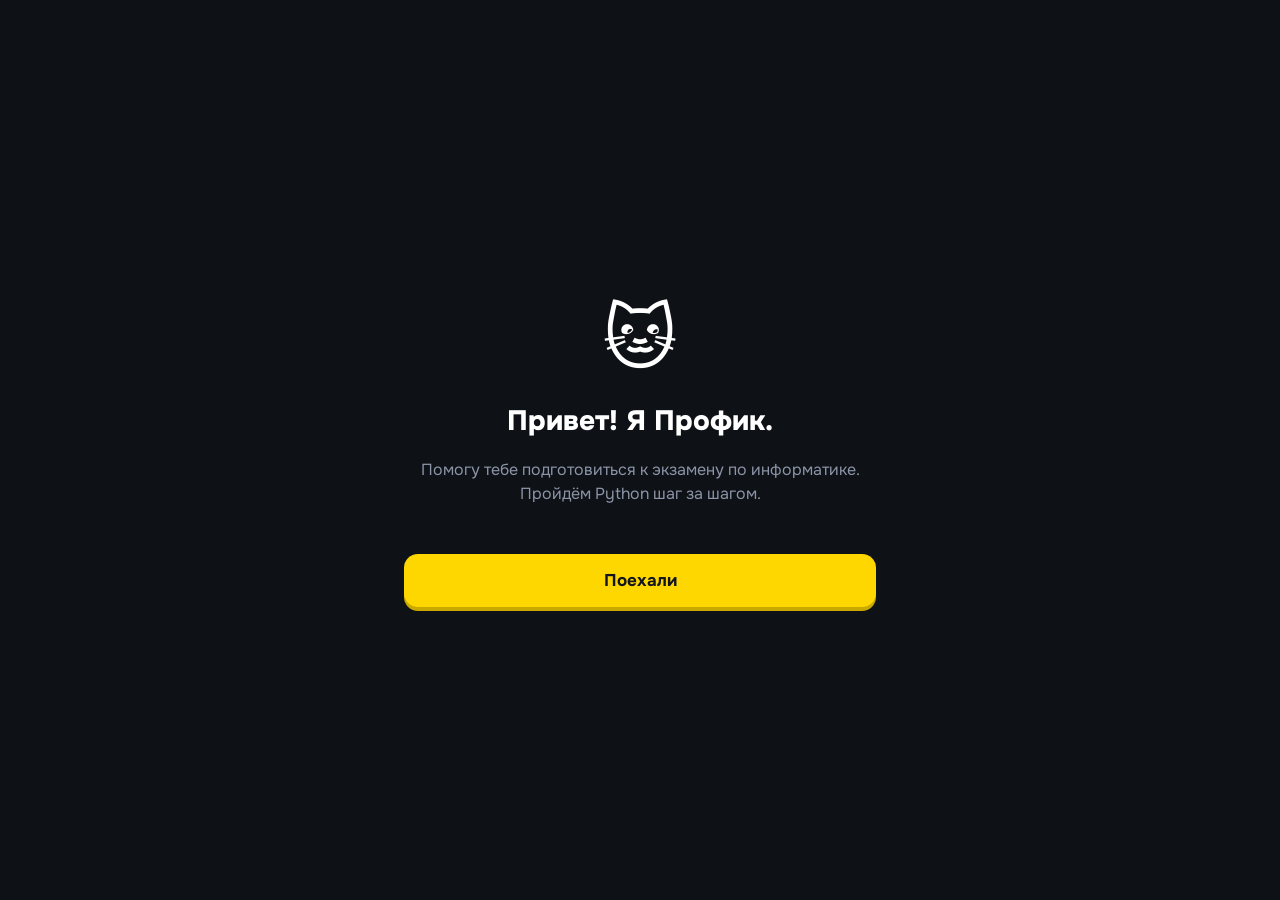
==== frontend/python/index.html @ 6d15b864 "Стратегический слой: готовность управляет маршрутом, проактивный наставник, канал-продолжение, экспе" ====
<!doctype html>
<html lang="ru">
<head>
<meta charset="utf-8">
<meta name="viewport" content="width=device-width, initial-scale=1, viewport-fit=cover">
<title>Подготовка к ЕГЭ по информатике · Профик Арена</title>
<script src="https://telegram.org/js/telegram-web-app.js"></script>
<link rel="preconnect" href="https://fonts.googleapis.com">
<link href="https://fonts.googleapis.com/css2?family=Onest:wght@400;500;600;700;800&family=JetBrains+Mono:wght@400;500;700&display=swap" rel="stylesheet">
<link rel="stylesheet" href="style.css">
</head>
<body>
<div id="app">

  <!-- ══ ОНБОРДИНГ ══ -->
  <section id="s-onboard" class="screen">
    <div class="onboard-wrap" id="onboard-wrap"></div>
  </section>

  <!-- ══ ДЕРЕВО ТЕМ ══ -->
  <section id="s-tree" class="screen hidden">
    <header class="tree-header">
      <button id="tree-back" class="icon-btn">←</button>
      <div class="tree-stats">
        <span class="stat-streak" id="stat-streak">🔥 0</span>
        <span class="stat-xp" id="stat-xp">⭐ 0</span>
      </div>
    </header>
    <div id="tree-scroll" class="tree-scroll">
      <div id="hero-card" class="hero-card"></div>
      <div id="profik-banner" class="profik-banner hidden"></div>
      <div class="secondary-label" id="secondary-label">Дополнительно</div>
      <div id="plan-card" class="plan-card"></div>
      <div id="progress-card" class="progress-card hidden"></div>
      <div id="readiness-card" class="readiness-card hidden"></div>
      <div id="weekly-card" class="weekly-card hidden"></div>
      <div id="daily-card" class="daily-card hidden"></div>
      <div id="projects-card" class="projects-card"></div>
      <div id="videos-card" class="videos-card"></div>
      <div class="secondary-label">Программа подготовки</div>
      <div id="tree-units"></div>
    </div>
  </section>

  <!-- ══ ПЛЕЕР УРОКА ══ -->
  <section id="s-lesson" class="screen hidden">
    <header class="lesson-header">
      <button id="lesson-quit" class="icon-btn">✕</button>
      <div class="progress-track"><div id="progress-fill" class="progress-fill"></div></div>
      <div class="hearts" id="hearts"></div>
    </header>

    <div class="lesson-body" id="lesson-body"></div>

    <div class="lesson-footer" id="lesson-footer">
      <button id="check-btn" class="check-btn" disabled>Проверить</button>
    </div>

    <div id="feedback" class="feedback hidden">
      <div class="feedback-head" id="feedback-head"></div>
      <div class="feedback-explain" id="feedback-explain"></div>
      <button id="continue-btn" class="continue-btn">Продолжить</button>
    </div>
  </section>

  <!-- ══ ТЕОРИЯ ══ -->
  <section id="s-theory" class="screen hidden">
    <header class="theory-header">
      <button id="theory-back" class="icon-btn">←</button>
      <div class="theory-htitle" id="theory-htitle">Теория</div>
      <span style="width:40px"></span>
    </header>
    <div class="theory-scroll" id="theory-scroll"></div>
    <div class="theory-footer">
      <button id="theory-start" class="check-btn">Перейти к заданиям →</button>
    </div>
  </section>

  <!-- ══ ПРОЕКТЫ ══ -->
  <section id="s-projects" class="screen hidden">
    <header class="theory-header">
      <button id="projects-back" class="icon-btn">←</button>
      <div class="theory-htitle">🛠 Мини-проекты</div>
      <span style="width:40px"></span>
    </header>
    <div class="projects-scroll" id="projects-scroll"></div>
  </section>

  <!-- ══ ФИНАЛ ПРОЕКТА ══ -->
  <section id="s-project-done" class="screen hidden">
    <div class="projdone-wrap" id="projdone-wrap"></div>
  </section>

  <!-- ══ ВИДЕО-МАРАФОН ══ -->
  <section id="s-videos" class="screen hidden">
    <header class="theory-header">
      <button id="videos-back" class="icon-btn">←</button>
      <div class="theory-htitle">🎬 Марафон Py.Go</div>
      <span style="width:40px"></span>
    </header>
    <div class="videos-player hidden" id="videos-player"></div>
    <div class="videos-scroll" id="videos-scroll"></div>
  </section>

  <!-- ══ РЕЗУЛЬТАТ ══ -->
  <section id="s-result" class="screen hidden">
    <div class="result-wrap" id="result-wrap"></div>
  </section>

</div>
<script type="module" src="src/main.js"></script>
</body>
</html>
---- frontend/python/style.css ----
/* Python-курс · Профик Арена */

:root {
  --bg: #0e1116;
  --surface: #1a1f2b;
  --surface-2: #232a38;
  --primary: #ffd700;
  --text: #ffffff;
  --muted: #8b95a7;
  --success: #58cc02;
  --success-dark: #4aa802;
  --error: #ff4b4b;
  --error-dark: #d63b3b;
  --code-bg: #12151c;
  --code-kw: #c586c0;
  --code-str: #ce9178;
  --code-num: #b5cea8;
  --code-fn: #dcdcaa;
  --oge: #4ade80;
  --ege: #f59e0b;
}

* { box-sizing: border-box; }
html, body {
  margin: 0; padding: 0; height: 100%;
  background: var(--bg); color: var(--text);
  font-family: 'Onest', system-ui, sans-serif;
  -webkit-tap-highlight-color: transparent;
  overscroll-behavior: none;
}
#app { min-height: 100vh; min-height: 100dvh; display: flex; flex-direction: column; max-width: 520px; margin: 0 auto; }
.screen { flex: 1; display: flex; flex-direction: column; min-height: 0; }
.screen.hidden { display: none; }
.hidden { display: none !important; }

.icon-btn {
  background: transparent; color: var(--text); border: none;
  font-size: 22px; width: 40px; height: 40px; border-radius: 8px; cursor: pointer; flex-shrink: 0;
}
.icon-btn:active { background: rgba(255,255,255,0.08); }

/* ── code block ── */
.code {
  background: var(--code-bg); color: #d4d4d4;
  font-family: 'JetBrains Mono', monospace; font-size: 15px; line-height: 1.5;
  padding: 14px 16px; border-radius: 12px; border: 1px solid rgba(255,255,255,0.08);
  white-space: pre; overflow-x: auto; margin: 12px 0;
}
.code .kw { color: var(--code-kw); }
.code .str { color: var(--code-str); }
.code .num { color: var(--code-num); }
.code .fn { color: var(--code-fn); }
.code .cm { color: #6a9955; }

/* ══ ОНБОРДИНГ ══ */
.onboard-wrap { flex: 1; display: flex; flex-direction: column; justify-content: center; padding: 32px 24px; gap: 20px; }
.onboard-cat { text-align: center; font-size: 72px; }
.onboard-title { font-size: 28px; font-weight: 800; text-align: center; line-height: 1.2; }
.onboard-sub { font-size: 16px; color: var(--muted); text-align: center; line-height: 1.5; }
.onboard-options { display: flex; flex-direction: column; gap: 12px; margin-top: 8px; }
.opt-btn {
  background: var(--surface); border: 2px solid transparent; color: var(--text);
  padding: 16px 18px; border-radius: 14px; font-size: 16px; font-weight: 600;
  text-align: left; cursor: pointer; transition: transform 80ms, border-color 120ms;
  font-family: inherit;
}
.opt-btn:active { transform: scale(0.98); }
.opt-btn.selected { border-color: var(--primary); background: var(--surface-2); }
.opt-btn .opt-desc { display: block; font-size: 13px; color: var(--muted); font-weight: 400; margin-top: 3px; }
.onboard-cta {
  width: 100%; padding: 16px; font-family: inherit; font-size: 17px; font-weight: 700;
  color: #12151c; background: var(--primary); border: none; border-radius: 14px; cursor: pointer;
  box-shadow: 0 4px 0 #c9a800; transition: transform 80ms;
}
.onboard-cta:active { transform: translateY(2px); box-shadow: 0 2px 0 #c9a800; }
.onboard-cta:disabled { opacity: 0.4; box-shadow: none; cursor: default; }
.onboard-progress { display: flex; gap: 6px; justify-content: center; margin-bottom: 4px; }
.onboard-dot { width: 8px; height: 8px; border-radius: 50%; background: var(--surface-2); }
.onboard-dot.active { background: var(--primary); }

/* ══ ДЕРЕВО ТЕМ ══ */
.tree-header {
  display: flex; align-items: center; justify-content: space-between;
  padding: 12px 16px; border-bottom: 1px solid rgba(255,255,255,0.06);
  position: sticky; top: 0; background: var(--bg); z-index: 5;
}
.tree-stats { display: flex; gap: 14px; font-size: 16px; font-weight: 700; }
.stat-streak { color: #ff9425; }
.stat-xp { color: var(--primary); }
.tree-scroll { flex: 1; overflow-y: auto; padding: 12px 16px 60px; }

.daily-card {
  margin: 8px 0 16px; padding: 16px; border-radius: 16px;
  background: linear-gradient(135deg, #ff9425, #ff6b00); color: #fff; cursor: pointer;
  display: flex; align-items: center; gap: 14px; box-shadow: 0 4px 16px rgba(255,107,0,0.3);
}
.daily-card:active { transform: scale(0.99); }
.daily-card .daily-icon { font-size: 32px; }
.daily-card .daily-title { font-weight: 700; font-size: 16px; }
.daily-card .daily-sub { font-size: 13px; opacity: 0.9; margin-top: 2px; }

/* ── ГЛАВНЫЙ HERO: цель + одна кнопка ── */
.hero-card {
  margin: 10px 0 16px; padding: 20px 18px; border-radius: 20px;
  background: linear-gradient(135deg, #1c2333, #2a3244);
  border: 1px solid rgba(255,215,0,0.2);
}
.hero-top { display: flex; align-items: center; gap: 16px; margin-bottom: 16px; }
.hero-ring {
  width: 88px; height: 88px; border-radius: 50%; flex-shrink: 0;
  display: flex; align-items: center; justify-content: center;
}
.hero-ring-in {
  width: 72px; height: 72px; border-radius: 50%; background: #1c2333;
  display: flex; flex-direction: column; align-items: center; justify-content: center;
}
.hero-pct { font-size: 22px; font-weight: 800; line-height: 1; }
.hero-ring-lbl { font-size: 11px; color: var(--muted); margin-top: 2px; }
.hero-goal { flex: 1; min-width: 0; }
.hero-title { font-size: 15px; font-weight: 700; color: var(--muted); }
.hero-countdown { font-size: 19px; font-weight: 800; margin-top: 4px; line-height: 1.2; }
.hero-countdown b { color: var(--primary); }
.hero-next { font-size: 13px; color: var(--muted); margin-top: 6px; }
.hero-continue {
  width: 100%; padding: 17px; font-family: inherit; font-size: 18px; font-weight: 800;
  color: #12151c; background: var(--primary); border: none; border-radius: 15px; cursor: pointer;
  box-shadow: 0 4px 0 #c9a800; text-transform: uppercase; letter-spacing: 0.5px;
  transition: transform 80ms;
}
.hero-continue:active { transform: translateY(2px); box-shadow: 0 2px 0 #c9a800; }
.hero-continue:disabled { background: var(--success); box-shadow: 0 4px 0 var(--success-dark); }

.secondary-label {
  font-size: 12px; font-weight: 700; color: var(--muted); text-transform: uppercase;
  letter-spacing: 1px; margin: 18px 0 8px 4px;
}

.plan-card {
  margin: 8px 0 14px; padding: 16px; border-radius: 16px;
  background: linear-gradient(135deg, #14532d, #166534); border: 1px solid rgba(88,204,2,0.3);
}
.plan-card.hidden { display: none; }
.plan-header { display: flex; align-items: baseline; gap: 8px; margin-bottom: 6px; }
.plan-subtitle { font-size: 12px; color: rgba(255,255,255,0.75); margin-bottom: 12px; line-height: 1.4; }
.plan-subtitle b { color: #fff; }
.pi-gain {
  font-size: 12px; font-weight: 800; color: #58cc02; background: rgba(88,204,2,0.15);
  padding: 3px 8px; border-radius: 999px; flex-shrink: 0;
}
.plan-title { font-size: 17px; font-weight: 800; color: #fff; }
.plan-count { font-size: 13px; color: rgba(255,255,255,0.7); margin-left: auto; }
.plan-item {
  display: flex; align-items: center; gap: 12px; padding: 11px 12px; border-radius: 12px;
  background: rgba(0,0,0,0.2); margin-bottom: 8px; cursor: pointer; transition: transform 80ms;
}
.plan-item:last-child { margin-bottom: 0; }
.plan-item:active { transform: scale(0.99); }
.plan-item.done { opacity: 0.55; }
.plan-item .pi-icon { font-size: 22px; flex-shrink: 0; }
.plan-item .pi-body { flex: 1; min-width: 0; }
.plan-item .pi-text { font-size: 14px; font-weight: 700; color: #fff; }
.plan-item .pi-sub { font-size: 12px; color: rgba(255,255,255,0.65); margin-top: 1px; }
.plan-item .pi-check { font-size: 18px; flex-shrink: 0; color: #58cc02; }
.plan-item.done .pi-text { text-decoration: line-through; }
.plan-done-all { text-align: center; color: #fff; font-size: 14px; padding: 6px; }

/* ══ МОЙ ПРОГРЕСС ══ */
.progress-card {
  margin: 0 0 14px; padding: 14px 16px; border-radius: 16px;
  background: var(--surface); border: 1px solid rgba(255,255,255,0.06);
}
.progress-card.hidden { display: none; }
.prg-head { font-size: 15px; font-weight: 800; color: var(--text); margin-bottom: 12px; display: flex; align-items: center; gap: 8px; }
.prg-delta { font-size: 12px; font-weight: 700; color: var(--muted); }
.prg-delta.up { color: #58cc02; }
.prg-delta.down { color: #ff5b5b; }
.prg-grid { display: flex; gap: 8px; }
.prg-cell { flex: 1; text-align: center; background: rgba(255,255,255,0.03); border-radius: 12px; padding: 10px 4px; }
.prg-val { font-size: 20px; font-weight: 800; color: var(--text); }
.prg-of { font-size: 13px; color: var(--muted); font-weight: 700; }
.prg-lbl { font-size: 11px; color: var(--muted); margin-top: 2px; line-height: 1.2; }
.prg-topics { margin-top: 12px; display: flex; flex-direction: column; gap: 6px; }
.prg-topic { font-size: 13px; color: var(--muted); }
.prg-topic b { color: var(--text); }
.prg-dot { font-size: 11px; }
.prg-dot.ok { color: #58cc02; }
.prg-dot.bad { color: #ffb020; }

.readiness-card {
  margin: 8px 0 14px; padding: 16px; border-radius: 16px;
  background: linear-gradient(135deg, #1a1f2b, #232a38);
  border: 1px solid rgba(255,255,255,0.08); cursor: pointer;
}
.readiness-card.hidden { display: none; }
.readiness-top { display: flex; align-items: center; gap: 14px; }
.readiness-ring {
  width: 56px; height: 56px; border-radius: 50%; flex-shrink: 0;
  display: flex; align-items: center; justify-content: center;
  font-size: 18px; font-weight: 800; color: #12151c;
}
.readiness-info { flex: 1; }
.readiness-title { font-size: 15px; font-weight: 800; }
.readiness-sub { font-size: 12px; color: var(--muted); margin-top: 2px; }
.readiness-arrow { color: var(--muted); font-size: 20px; }
.readiness-detail { margin-top: 12px; display: none; flex-direction: column; gap: 8px; }
.readiness-detail.open { display: flex; }
.rd-row { display: flex; align-items: center; gap: 10px; font-size: 13px; }
.rd-label { width: 110px; color: var(--muted); flex-shrink: 0; }
.rd-bar { flex: 1; height: 8px; background: var(--surface-2); border-radius: 999px; overflow: hidden; }
.rd-fill { height: 100%; border-radius: 999px; }
.rd-val { width: 42px; text-align: right; font-weight: 700; font-size: 12px; }
.rd-val.empty { color: var(--muted); font-weight: 400; }

.profik-banner {
  margin: 8px 0 14px; padding: 14px 16px; border-radius: 16px;
  background: linear-gradient(135deg, #1a1f2b, #2a3040);
  border: 1px solid rgba(255,215,0,0.25);
  display: flex; gap: 12px; align-items: flex-start;
}
.profik-banner.hidden { display: none; }
.profik-banner .pb-cat { font-size: 30px; flex-shrink: 0; line-height: 1.1; }
.profik-banner .pb-body { flex: 1; }
.profik-banner .pb-text { font-size: 14px; line-height: 1.45; color: #e6e6e6; }
.profik-banner .pb-action {
  margin-top: 10px; padding: 9px 14px; font-family: inherit; font-size: 14px; font-weight: 700;
  color: #12151c; background: var(--primary); border: none; border-radius: 10px; cursor: pointer;
}
.profik-banner .pb-action:active { transform: scale(0.98); }

.weekly-card {
  margin: 8px 0 12px; padding: 16px; border-radius: 16px;
  background: linear-gradient(135deg, #7c3aed, #4f46e5); color: #fff; cursor: pointer;
  display: flex; align-items: center; gap: 14px; box-shadow: 0 4px 16px rgba(79,70,229,0.3);
}
.weekly-card:active { transform: scale(0.99); }
.weekly-card.hidden { display: none; }
.weekly-card .wk-icon { font-size: 32px; }
.weekly-card .wk-title { font-weight: 700; font-size: 16px; }
.weekly-card .wk-sub { font-size: 13px; opacity: 0.9; margin-top: 2px; }

.videos-card {
  margin: 8px 0 16px; padding: 14px 16px; border-radius: 16px;
  background: var(--surface); border: 1px solid rgba(255,255,255,0.08); cursor: pointer;
  display: flex; align-items: center; gap: 14px;
}
.videos-card:active { transform: scale(0.99); }
.videos-card .vc-icon { font-size: 28px; }
.videos-card .vc-title { font-weight: 700; font-size: 15px; }
.videos-card .vc-sub { font-size: 12px; color: var(--muted); margin-top: 2px; }
.videos-card .vc-arrow { margin-left: auto; color: var(--muted); font-size: 20px; }

.unit-block { margin-bottom: 20px; }
.unit-head {
  display: flex; align-items: center; gap: 12px; padding: 14px 16px;
  border-radius: 14px 14px 0 0; color: #12151c; font-weight: 800; cursor: pointer;
  transition: transform 80ms;
}
.unit-head:active { transform: scale(0.995); }
.unit-head .unit-emoji { font-size: 26px; }
.unit-head .unit-info { flex: 1; min-width: 0; }
.unit-head .unit-title { font-size: 17px; }
.unit-head .unit-desc { font-size: 12px; font-weight: 500; opacity: 0.75; }
.unit-head .unit-chevron { font-size: 16px; opacity: 0.6; flex-shrink: 0; }
/* свёрнутая тема — заголовок скруглён со всех сторон, уроки скрыты */
.unit-block.collapsed .unit-head { border-radius: 14px; }
.unit-block.collapsed .unit-lessons { display: none; }
.unit-block.unit-done .unit-head { opacity: 0.9; }
.unit-lessons {
  background: var(--surface); border-radius: 0 0 14px 14px; padding: 6px;
  display: flex; flex-direction: column; gap: 4px;
}
.lesson-row {
  display: flex; align-items: center; gap: 12px; padding: 12px 14px;
  border-radius: 10px; cursor: pointer; transition: background 120ms;
}
.lesson-row:active { background: var(--surface-2); }
.lesson-row.locked { opacity: 0.4; cursor: default; }
.lesson-node {
  width: 42px; height: 42px; border-radius: 50%; flex-shrink: 0;
  display: flex; align-items: center; justify-content: center; font-size: 18px; font-weight: 800;
  background: var(--surface-2); color: var(--muted);
  border: 2px solid transparent;
}
.lesson-row.done .lesson-node { background: var(--success); color: #fff; }
.lesson-row.current .lesson-node { border-color: var(--primary); color: var(--primary); animation: node-pulse 1400ms ease-in-out infinite; }
@keyframes node-pulse { 0%,100%{box-shadow:0 0 0 0 rgba(255,215,0,0.4);} 50%{box-shadow:0 0 0 6px rgba(255,215,0,0);} }
.lesson-meta { flex: 1; }
.lesson-name { font-size: 15px; font-weight: 600; }
.lesson-sub { font-size: 12px; color: var(--muted); margin-top: 1px; }
.lesson-crown { font-size: 16px; }

/* ══ ПЛЕЕР УРОКА ══ */
.lesson-header { display: flex; align-items: center; gap: 12px; padding: 12px 16px; }
.progress-track { flex: 1; height: 14px; background: var(--surface-2); border-radius: 999px; overflow: hidden; }
.progress-fill { height: 100%; width: 0%; background: var(--success); border-radius: 999px; transition: width 300ms ease-out; }
.hearts { display: flex; gap: 2px; font-size: 16px; min-width: 40px; }

.lesson-body { flex: 1; overflow-y: auto; padding: 16px 20px; }
.q-prompt { font-size: 20px; font-weight: 700; line-height: 1.3; margin-bottom: 8px; }
.q-hint { font-size: 13px; color: var(--muted); margin-bottom: 8px; }

/* mcq options */
.mcq-options { display: flex; flex-direction: column; gap: 10px; margin-top: 12px; }
.mcq-opt {
  background: var(--surface); border: 2px solid var(--surface-2); color: var(--text);
  padding: 15px 16px; border-radius: 14px; font-size: 16px; text-align: left; cursor: pointer;
  font-family: inherit; transition: transform 80ms;
}
.mcq-opt.mono { font-family: 'JetBrains Mono', monospace; font-size: 15px; }
.mcq-opt:active { transform: scale(0.99); }
.mcq-opt.selected { border-color: var(--primary); background: var(--surface-2); }
.mcq-opt.correct { border-color: var(--success); background: rgba(88,204,2,0.15); }
.mcq-opt.wrong { border-color: var(--error); background: rgba(255,75,75,0.12); }

/* output input */
.output-input {
  width: 100%; margin-top: 12px; background: var(--code-bg); color: #d4d4d4;
  font-family: 'JetBrains Mono', monospace; font-size: 16px; padding: 14px;
  border: 2px solid var(--surface-2); border-radius: 12px; resize: none; min-height: 56px;
}
.output-input:focus { outline: none; border-color: var(--primary); }
.output-hint { font-size: 12px; color: var(--muted); margin-top: 6px; }

/* assemble */
.assemble-target {
  min-height: 60px; background: var(--code-bg); border: 2px dashed var(--surface-2);
  border-radius: 12px; padding: 10px; margin: 12px 0; display: flex; flex-direction: column; gap: 6px;
}
.assemble-bank { display: flex; flex-direction: column; gap: 8px; margin-top: 8px; }
.asm-line {
  background: var(--surface); border: 1px solid rgba(255,255,255,0.1);
  font-family: 'JetBrains Mono', monospace; font-size: 15px; color: #d4d4d4;
  padding: 12px 14px; border-radius: 10px; cursor: pointer; white-space: pre; transition: transform 80ms;
}
.asm-line:active { transform: scale(0.98); }
.asm-line.in-target { border-color: var(--primary); background: var(--surface-2); }
.asm-placeholder { color: var(--muted); font-size: 13px; text-align: center; padding: 12px; font-family: 'Onest'; }

/* режим токенов — кусочки строки в ряд */
.assemble-target.tokens, .assemble-bank.tokens {
  flex-direction: row; flex-wrap: wrap; gap: 8px; align-items: flex-start;
}
.assemble-target.tokens { min-height: 54px; }
.asm-tok {
  display: inline-block; background: var(--surface);
  border: 1px solid rgba(255,255,255,0.14);
  font-family: 'JetBrains Mono', monospace; font-size: 15px; color: #d4d4d4;
  padding: 10px 14px; border-radius: 10px; cursor: pointer; white-space: pre; transition: transform 80ms;
}
.asm-tok:active { transform: scale(0.96); }
.asm-tok.in-target { border-color: var(--primary); background: var(--surface-2); }

/* footer */
.lesson-footer { padding: 16px 20px 24px; }
.check-btn {
  width: 100%; padding: 16px; font-family: inherit; font-size: 17px; font-weight: 800;
  color: #12151c; background: var(--success); border: none; border-radius: 14px; cursor: pointer;
  box-shadow: 0 4px 0 var(--success-dark); transition: transform 80ms; text-transform: uppercase; letter-spacing: 0.5px;
}
.check-btn:active { transform: translateY(2px); box-shadow: 0 2px 0 var(--success-dark); }
.check-btn:disabled { background: var(--surface-2); color: var(--muted); box-shadow: none; cursor: default; }

/* feedback overlay */
.feedback {
  position: fixed; left: 0; right: 0; bottom: 0; z-index: 20;
  background: var(--surface); border-radius: 20px 20px 0 0;
  padding: 20px 20px 28px; box-shadow: 0 -8px 32px rgba(0,0,0,0.4);
  max-width: 520px; margin: 0 auto; animation: slide-up 250ms ease-out;
}
@keyframes slide-up { from { transform: translateY(100%); } to { transform: translateY(0); } }
.feedback.correct { background: #1a2e12; }
.feedback.wrong { background: #2e1414; }
.feedback-head { font-size: 20px; font-weight: 800; margin-bottom: 6px; display: flex; align-items: center; gap: 8px; }
.feedback.correct .feedback-head { color: var(--success); }
.feedback.wrong .feedback-head { color: var(--error); }
.feedback-explain { font-size: 15px; line-height: 1.5; color: #e0e0e0; margin-bottom: 16px; }
.feedback-explain .ans { color: var(--primary); font-weight: 700; font-family: 'JetBrains Mono', monospace; }
.trace-wrap { margin-top: 14px; }
.trace-toggle {
  width: 100%; padding: 11px; font-family: inherit; font-size: 14px; font-weight: 700;
  color: var(--text); background: rgba(255,255,255,0.08); border: 1px solid rgba(255,255,255,0.15);
  border-radius: 10px; cursor: pointer;
}
.trace-toggle:active { transform: scale(0.99); }
.trace-steps {
  margin-top: 10px; background: var(--code-bg); border-radius: 10px; padding: 10px 12px;
  border: 1px solid rgba(255,255,255,0.1); max-height: 260px; overflow-y: auto;
}
.trace-steps.hidden { display: none; }
.trace-step {
  font-family: 'JetBrains Mono', monospace; font-size: 13px; line-height: 1.6;
  color: #d4d4d4; white-space: pre;
}
.trace-step:not(:last-child) { border-bottom: 1px solid rgba(255,255,255,0.04); }

/* заметка Игоря о частой ошибке */
.igor-note {
  display: flex; gap: 10px; align-items: flex-start; margin-top: 14px;
  background: rgba(255,215,0,0.1); border: 1px solid rgba(255,215,0,0.3);
  border-radius: 12px; padding: 11px 13px;
}
.igor-note .igor-ava { font-size: 24px; flex-shrink: 0; }
.igor-note .igor-text { font-size: 14px; line-height: 1.45; color: #f0e2ac; font-style: italic; }
.continue-btn {
  width: 100%; padding: 15px; font-family: inherit; font-size: 16px; font-weight: 800;
  color: #12151c; border: none; border-radius: 14px; cursor: pointer; text-transform: uppercase; letter-spacing: 0.5px;
}
.feedback.correct .continue-btn { background: var(--success); box-shadow: 0 4px 0 var(--success-dark); }
.feedback.wrong .continue-btn { background: var(--error); box-shadow: 0 4px 0 var(--error-dark); }
.continue-btn:active { transform: translateY(2px); }

/* ══ РЕЗУЛЬТАТ ══ */
.result-wrap { flex: 1; display: flex; flex-direction: column; justify-content: center; align-items: center; padding: 32px 24px; gap: 16px; text-align: center; }
.result-cat { font-size: 80px; animation: pop 500ms ease-out; }
@keyframes pop { from { transform: scale(0); } to { transform: scale(1); } }
.result-title { font-size: 28px; font-weight: 800; }
.result-stats { display: flex; gap: 12px; margin: 12px 0; }
.result-stat { background: var(--surface); border-radius: 14px; padding: 14px 20px; min-width: 90px; }
.result-stat .rs-val { font-size: 24px; font-weight: 800; color: var(--primary); }
.result-stat .rs-lbl { font-size: 12px; color: var(--muted); margin-top: 2px; }
.result-growth {
  font-size: 15px; line-height: 1.5; color: #e6e6e6; max-width: 340px; margin: 6px auto 4px;
  background: var(--surface); border-radius: 14px; padding: 12px 16px; border-left: 4px solid var(--primary);
  text-align: left;
}
.result-cat.wow { animation: wow-pop 700ms ease-out; }
@keyframes wow-pop {
  0% { transform: scale(0) rotate(-20deg); }
  60% { transform: scale(1.3) rotate(10deg); }
  100% { transform: scale(1) rotate(0); }
}
.result-video, .result-channel {
  width: 100%; max-width: 340px; padding: 13px; margin-top: 12px; font-family: inherit;
  font-size: 15px; font-weight: 700; border-radius: 14px; cursor: pointer;
}
.result-video { color: #fff; background: #cc0000; border: none; }
.result-channel { color: var(--text); background: var(--surface); border: 1px solid rgba(255,215,0,0.3); }
.result-video:active, .result-channel:active { transform: scale(0.98); }

.result-cta {
  width: 100%; max-width: 320px; padding: 16px; font-family: inherit; font-size: 17px; font-weight: 800;
  color: #12151c; background: var(--primary); border: none; border-radius: 14px; cursor: pointer;
  box-shadow: 0 4px 0 #c9a800; margin-top: 8px;
}
.result-cta:active { transform: translateY(2px); box-shadow: 0 2px 0 #c9a800; }

/* ══ ТЕОРИЯ ══ */
.theory-header {
  display: flex; align-items: center; justify-content: space-between;
  padding: 12px 16px; border-bottom: 1px solid rgba(255,255,255,0.06);
  position: sticky; top: 0; background: var(--bg); z-index: 5;
}
.theory-htitle { font-size: 17px; font-weight: 700; flex: 1; text-align: center; }
.theory-scroll { flex: 1; overflow-y: auto; padding: 16px 20px 20px; }
.theory-intro {
  font-size: 17px; line-height: 1.5; color: #e6e6e6; margin-bottom: 20px;
  padding: 14px 16px; background: var(--surface); border-radius: 14px; border-left: 4px solid var(--primary);
}
.theory-block { margin-bottom: 22px; }
.theory-block h3 { font-size: 17px; font-weight: 700; margin: 0 0 6px; color: var(--primary); }
.theory-block .tb-text { font-size: 15px; line-height: 1.5; color: #dcdcdc; }
.theory-out {
  margin-top: 6px; font-family: 'JetBrains Mono', monospace; font-size: 14px;
  color: var(--success); background: rgba(88,204,2,0.08); border-radius: 8px; padding: 8px 12px;
  white-space: pre; overflow-x: auto;
}
.theory-out::before { content: '→ '; color: var(--muted); }
.theory-tip {
  margin-top: 8px; font-size: 13px; line-height: 1.45; color: #e8d9a0;
  background: rgba(255,215,0,0.08); border-left: 3px solid var(--primary);
  border-radius: 8px; padding: 8px 12px;
}
.theory-video {
  margin: 8px 0 24px; border-radius: 14px; overflow: hidden; background: #000;
  aspect-ratio: 16 / 9; border: 1px solid rgba(255,255,255,0.1);
}
.theory-video iframe { width: 100%; height: 100%; border: 0; display: block; }
.theory-video-label {
  display: flex; align-items: center; gap: 8px; font-size: 15px; font-weight: 700;
  margin: 8px 0; color: var(--text);
}
.theory-footer { padding: 12px 20px 24px; border-top: 1px solid rgba(255,255,255,0.06); }
.video-list { display: flex; flex-direction: column; gap: 10px; margin: 4px 0 24px; }
.video-thumb {
  display: flex; align-items: center; gap: 12px; width: 100%; text-align: left;
  background: var(--surface); border: 1px solid rgba(255,255,255,0.08); color: var(--text);
  padding: 8px; font-family: inherit; border-radius: 12px; cursor: pointer;
}
.video-thumb:active { transform: scale(0.99); }
.vt-img {
  width: 96px; height: 54px; border-radius: 8px; flex-shrink: 0;
  background-size: cover; background-position: center; position: relative;
  display: flex; align-items: center; justify-content: center;
}
.vt-play {
  color: #fff; font-size: 14px; background: rgba(0,0,0,0.55);
  width: 28px; height: 28px; border-radius: 50%; display: flex; align-items: center; justify-content: center;
}
.vt-title { font-size: 14px; font-weight: 600; line-height: 1.3; }

/* кнопка теории в дереве */
.unit-theory-btn {
  display: flex; align-items: center; gap: 8px; width: 100%;
  background: var(--surface-2); border: none; color: var(--text);
  padding: 10px 14px; font-family: inherit; font-size: 14px; font-weight: 600;
  cursor: pointer; border-radius: 10px; margin-bottom: 4px;
}
.unit-theory-btn:active { transform: scale(0.99); }
.unit-theory-btn .ut-icon { font-size: 18px; }
.unit-theory-btn .ut-arrow { margin-left: auto; color: var(--muted); }

/* предложение теории перед уроком */
.theory-offer {
  position: fixed; left: 0; right: 0; bottom: 0; z-index: 20;
  background: var(--surface); border-radius: 20px 20px 0 0; padding: 22px 20px 28px;
  box-shadow: 0 -8px 32px rgba(0,0,0,0.4); max-width: 520px; margin: 0 auto;
  animation: slide-up 250ms ease-out;
}
.theory-offer h3 { font-size: 20px; font-weight: 800; margin: 0 0 6px; }
.theory-offer p { font-size: 15px; color: var(--muted); margin: 0 0 18px; line-height: 1.4; }
.theory-offer .offer-btns { display: flex; flex-direction: column; gap: 10px; }
.offer-primary {
  width: 100%; padding: 15px; font-family: inherit; font-size: 16px; font-weight: 800;
  color: #12151c; background: var(--primary); border: none; border-radius: 14px; cursor: pointer;
  box-shadow: 0 4px 0 #c9a800;
}
.offer-primary:active { transform: translateY(2px); box-shadow: 0 2px 0 #c9a800; }
.offer-secondary {
  width: 100%; padding: 14px; font-family: inherit; font-size: 15px; font-weight: 700;
  color: var(--text); background: transparent; border: 2px solid var(--surface-2); border-radius: 14px; cursor: pointer;
}
.boss-intro { border-top: 3px solid var(--primary); }
.boss-intro-badge {
  display: inline-block; font-size: 13px; font-weight: 800; color: var(--primary);
  background: rgba(255,215,0,0.1); border-radius: 999px; padding: 5px 12px; margin-bottom: 10px;
}

/* ══ ПРОЕКТЫ ══ */
.projects-scroll { flex: 1; overflow-y: auto; padding: 14px 16px 40px; }
.projects-intro { font-size: 14px; color: var(--muted); margin-bottom: 14px; line-height: 1.4; }
.project-card {
  display: flex; align-items: center; gap: 14px; padding: 16px; border-radius: 16px;
  background: var(--surface); border: 1px solid rgba(255,255,255,0.06); margin-bottom: 10px; cursor: pointer;
}
.project-card:active { transform: scale(0.99); }
.project-card.locked { opacity: 0.45; cursor: default; }
.project-card.built { border-color: var(--success); }
.project-card .proj-icon {
  width: 52px; height: 52px; border-radius: 14px; flex-shrink: 0;
  display: flex; align-items: center; justify-content: center; font-size: 26px;
  background: var(--surface-2);
}
.project-card .proj-body { flex: 1; min-width: 0; }
.project-card .proj-title { font-size: 16px; font-weight: 700; }
.project-card .proj-desc { font-size: 13px; color: var(--muted); margin-top: 2px; }
.project-card .proj-status { font-size: 12px; margin-top: 4px; }
.project-card.built .proj-status { color: var(--success); }
.project-card.locked .proj-status { color: var(--muted); }
.project-card .proj-arrow { color: var(--muted); font-size: 22px; flex-shrink: 0; }

/* финал проекта */
.projdone-wrap { flex: 1; overflow-y: auto; padding: 28px 20px 32px; text-align: center; }
.projdone-cat { font-size: 64px; animation: pop 500ms ease-out; }
.projdone-title { font-size: 24px; font-weight: 800; margin: 8px 0 4px; }
.projdone-sub { font-size: 14px; color: var(--muted); margin-bottom: 18px; }
.projdone-label { text-align: left; font-size: 13px; color: var(--muted); margin: 14px 0 6px; font-weight: 700; }
.projdone-code {
  text-align: left; background: var(--code-bg); color: #d4d4d4;
  font-family: 'JetBrains Mono', monospace; font-size: 14px; line-height: 1.55;
  padding: 14px 16px; border-radius: 12px; border: 1px solid rgba(255,255,255,0.1);
  white-space: pre; overflow-x: auto;
}
.projdone-run {
  text-align: left; background: rgba(88,204,2,0.08); border: 1px solid rgba(88,204,2,0.3);
  border-radius: 12px; padding: 12px 16px; margin-top: 8px;
  font-family: 'JetBrains Mono', monospace; font-size: 13px; white-space: pre-wrap;
}
.projdone-run .run-lbl { color: var(--muted); }
.projdone-cta {
  width: 100%; max-width: 340px; padding: 16px; margin-top: 22px; font-family: inherit;
  font-size: 17px; font-weight: 800; color: #12151c; background: var(--primary);
  border: none; border-radius: 14px; cursor: pointer; box-shadow: 0 4px 0 #c9a800;
}
.projdone-cta:active { transform: translateY(2px); box-shadow: 0 2px 0 #c9a800; }

/* карточка проектов на дереве */
.projects-card {
  margin: 8px 0 16px; padding: 14px 16px; border-radius: 16px;
  background: var(--surface); border: 1px solid rgba(255,255,255,0.08); cursor: pointer;
  display: flex; align-items: center; gap: 14px;
}
.projects-card:active { transform: scale(0.99); }
.projects-card .pjc-icon { font-size: 28px; }
.projects-card .pjc-title { font-weight: 700; font-size: 15px; }
.projects-card .pjc-sub { font-size: 12px; color: var(--muted); margin-top: 2px; }
.projects-card .pjc-arrow { margin-left: auto; color: var(--muted); font-size: 20px; }

/* ══ ВИДЕО-МАРАФОН ══ */
.videos-player { background: #000; }
.videos-player.hidden { display: none; }
.videos-player iframe { width: 100%; aspect-ratio: 16/9; border: 0; display: block; }
.videos-scroll { flex: 1; overflow-y: auto; padding: 12px 16px 40px; }
.marathon-intro {
  font-size: 14px; color: var(--muted); margin-bottom: 14px; line-height: 1.4;
  padding: 12px 14px; background: var(--surface); border-radius: 12px;
}
.marathon-intro b { color: var(--text); }
.mvideo {
  display: flex; align-items: center; gap: 12px; padding: 8px;
  border-radius: 12px; background: var(--surface); margin-bottom: 8px; cursor: pointer;
  border: 1px solid rgba(255,255,255,0.06);
}
.mvideo:active { transform: scale(0.99); }
.mvideo .mv-thumb {
  width: 104px; height: 58px; border-radius: 8px; flex-shrink: 0; position: relative;
  background-size: cover; background-position: center;
}
.mvideo .mv-day-badge {
  position: absolute; top: 4px; left: 4px; background: rgba(0,0,0,0.7); color: var(--primary);
  font-weight: 800; font-size: 12px; padding: 1px 6px; border-radius: 6px;
}
.mvideo .mv-play-badge {
  position: absolute; top: 50%; left: 50%; transform: translate(-50%,-50%);
  color: #fff; font-size: 13px; background: rgba(0,0,0,0.55);
  width: 26px; height: 26px; border-radius: 50%; display: flex; align-items: center; justify-content: center;
}
.mvideo .mv-body { flex: 1; min-width: 0; }
.mvideo .mv-title { font-size: 14px; font-weight: 600; line-height: 1.3; }
.mvideo .mv-dur { font-size: 12px; color: var(--muted); margin-top: 2px; }

@media (prefers-reduced-motion: reduce) {
  * { animation-duration: 0.01ms !important; transition-duration: 0.01ms !important; }
}
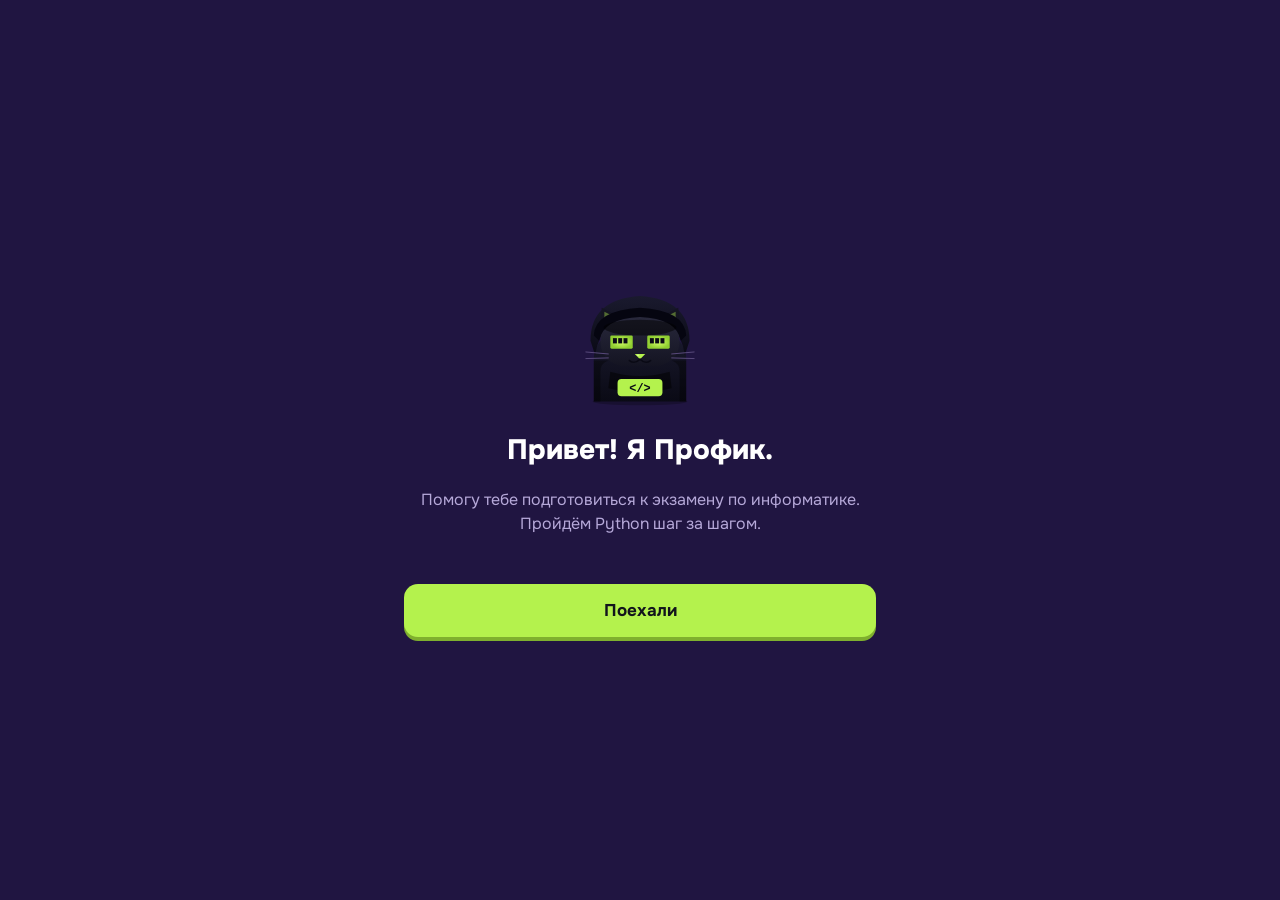
==== commit 44c6d59b: "Переименование в «Профик Arena»; Python-уровни ОГЭ/ЕГЭ→Основы/Продвинутый; +23 вопроса «Найди ошибку" ====
--- a/frontend/python/index.html
+++ b/frontend/python/index.html
@@ -3,7 +3,7 @@
 <head>
 <meta charset="utf-8">
 <meta name="viewport" content="width=device-width, initial-scale=1, viewport-fit=cover">
-<title>Подготовка к ЕГЭ по информатике · Профик Арена</title>
+<title>Курс Python · Профик Arena</title>
 <script src="https://telegram.org/js/telegram-web-app.js"></script>
 <link rel="preconnect" href="https://fonts.googleapis.com">
 <link href="https://fonts.googleapis.com/css2?family=Onest:wght@400;500;600;700;800&family=JetBrains+Mono:wght@400;500;700&display=swap" rel="stylesheet">
@@ -29,7 +29,7 @@
     <div id="tree-scroll" class="tree-scroll">
       <div id="hero-card" class="hero-card"></div>
       <div id="profik-banner" class="profik-banner hidden"></div>
-      <div class="secondary-label" id="secondary-label">Дополнительно</div>
+      <div class="secondary-label" id="secondary-label">Инструменты подготовки</div>
       <div id="plan-card" class="plan-card"></div>
       <div id="progress-card" class="progress-card hidden"></div>
       <div id="readiness-card" class="readiness-card hidden"></div>
--- a/frontend/python/style.css
+++ b/frontend/python/style.css
@@ -1,17 +1,21 @@
 /* Python-курс · Профик Арена */
 
 :root {
-  --bg: #0e1116;
-  --surface: #1a1f2b;
-  --surface-2: #232a38;
-  --primary: #ffd700;
+  /* Фирменная палитра «Профиматика»: фиолетовый фон + салатовый акцент */
+  --bg: #201541;            /* тёмно-фиолетовый фон */
+  --surface: #2E2154;       /* карточки */
+  --surface-2: #3A2A5C;     /* поднятые поверхности (бренд bg-elevated) */
+  --primary: #B4F24D;       /* салатовый — главный акцент бренда */
+  --primary-shadow: #7FB02E;/* тёмный салат для 3D-кнопок */
   --text: #ffffff;
-  --muted: #8b95a7;
+  --muted: #B6A9D9;         /* приглушённый фиолетово-серый (бренд) */
+  --accent-tint: rgba(180,242,77,0.12);  /* салатовая подложка */
+  --accent-line: rgba(180,242,77,0.34);  /* салатовая рамка */
   --success: #58cc02;
   --success-dark: #4aa802;
   --error: #ff4b4b;
   --error-dark: #d63b3b;
-  --code-bg: #12151c;
+  --code-bg: #170F30;
   --code-kw: #c586c0;
   --code-str: #ce9178;
   --code-num: #b5cea8;
@@ -55,6 +59,7 @@
 /* ══ ОНБОРДИНГ ══ */
 .onboard-wrap { flex: 1; display: flex; flex-direction: column; justify-content: center; padding: 32px 24px; gap: 20px; }
 .onboard-cat { text-align: center; font-size: 72px; }
+.onboard-cat-img { display: block; width: 132px; height: auto; margin: 0 auto 6px; }
 .onboard-title { font-size: 28px; font-weight: 800; text-align: center; line-height: 1.2; }
 .onboard-sub { font-size: 16px; color: var(--muted); text-align: center; line-height: 1.5; }
 .onboard-options { display: flex; flex-direction: column; gap: 12px; margin-top: 8px; }
@@ -70,9 +75,9 @@
 .onboard-cta {
   width: 100%; padding: 16px; font-family: inherit; font-size: 17px; font-weight: 700;
   color: #12151c; background: var(--primary); border: none; border-radius: 14px; cursor: pointer;
-  box-shadow: 0 4px 0 #c9a800; transition: transform 80ms;
-}
-.onboard-cta:active { transform: translateY(2px); box-shadow: 0 2px 0 #c9a800; }
+  box-shadow: 0 4px 0 var(--primary-shadow); transition: transform 80ms;
+}
+.onboard-cta:active { transform: translateY(2px); box-shadow: 0 2px 0 var(--primary-shadow); }
 .onboard-cta:disabled { opacity: 0.4; box-shadow: none; cursor: default; }
 .onboard-progress { display: flex; gap: 6px; justify-content: center; margin-bottom: 4px; }
 .onboard-dot { width: 8px; height: 8px; border-radius: 50%; background: var(--surface-2); }
@@ -102,8 +107,8 @@
 /* ── ГЛАВНЫЙ HERO: цель + одна кнопка ── */
 .hero-card {
   margin: 10px 0 16px; padding: 20px 18px; border-radius: 20px;
-  background: linear-gradient(135deg, #1c2333, #2a3244);
-  border: 1px solid rgba(255,215,0,0.2);
+  background: linear-gradient(135deg, #2E2154, #3A2A5C);
+  border: 1px solid rgba(180,242,77,0.2);
 }
 .hero-top { display: flex; align-items: center; gap: 16px; margin-bottom: 16px; }
 .hero-ring {
@@ -111,23 +116,26 @@
   display: flex; align-items: center; justify-content: center;
 }
 .hero-ring-in {
-  width: 72px; height: 72px; border-radius: 50%; background: #1c2333;
+  width: 72px; height: 72px; border-radius: 50%; background: #2E2154;
   display: flex; flex-direction: column; align-items: center; justify-content: center;
 }
 .hero-pct { font-size: 22px; font-weight: 800; line-height: 1; }
 .hero-ring-lbl { font-size: 11px; color: var(--muted); margin-top: 2px; }
 .hero-goal { flex: 1; min-width: 0; }
 .hero-title { font-size: 15px; font-weight: 700; color: var(--muted); }
-.hero-countdown { font-size: 19px; font-weight: 800; margin-top: 4px; line-height: 1.2; }
+.hero-goal-em { font-size: 22px; font-weight: 800; color: var(--text); line-height: 1.15; display: block; }
+.hero-goal-sub { font-size: 12px; color: var(--muted); margin-top: 2px; }
+.hero-countdown { font-size: 14px; font-weight: 700; color: var(--muted); margin-top: 6px; line-height: 1.3; }
 .hero-countdown b { color: var(--primary); }
 .hero-next { font-size: 13px; color: var(--muted); margin-top: 6px; }
+.hero-boss { font-size: 13px; font-weight: 700; color: #58cc02; margin: 8px 0 2px; }
 .hero-continue {
   width: 100%; padding: 17px; font-family: inherit; font-size: 18px; font-weight: 800;
   color: #12151c; background: var(--primary); border: none; border-radius: 15px; cursor: pointer;
-  box-shadow: 0 4px 0 #c9a800; text-transform: uppercase; letter-spacing: 0.5px;
+  box-shadow: 0 4px 0 var(--primary-shadow); text-transform: uppercase; letter-spacing: 0.5px;
   transition: transform 80ms;
 }
-.hero-continue:active { transform: translateY(2px); box-shadow: 0 2px 0 #c9a800; }
+.hero-continue:active { transform: translateY(2px); box-shadow: 0 2px 0 var(--primary-shadow); }
 .hero-continue:disabled { background: var(--success); box-shadow: 0 4px 0 var(--success-dark); }
 
 .secondary-label {
@@ -185,10 +193,13 @@
 .prg-dot { font-size: 11px; }
 .prg-dot.ok { color: #58cc02; }
 .prg-dot.bad { color: #ffb020; }
+.prg-history { font-size: 13px; color: var(--muted); margin: -4px 0 12px; line-height: 1.4; }
+.prg-history b { color: var(--text); }
+.result-tomorrow { font-size: 13px; color: var(--muted); margin-top: 14px; line-height: 1.4; max-width: 320px; margin-left: auto; margin-right: auto; }
 
 .readiness-card {
   margin: 8px 0 14px; padding: 16px; border-radius: 16px;
-  background: linear-gradient(135deg, #1a1f2b, #232a38);
+  background: linear-gradient(135deg, #2E2154, #3A2A5C);
   border: 1px solid rgba(255,255,255,0.08); cursor: pointer;
 }
 .readiness-card.hidden { display: none; }
@@ -210,15 +221,24 @@
 .rd-fill { height: 100%; border-radius: 999px; }
 .rd-val { width: 42px; text-align: right; font-weight: 700; font-size: 12px; }
 .rd-val.empty { color: var(--muted); font-weight: 400; }
+.rd-why { margin-top: 6px; padding-top: 10px; border-top: 1px dashed var(--surface-2); }
+.rd-why-line { font-size: 13px; color: var(--muted); margin-bottom: 8px; }
+.rd-why-line b { color: var(--text); }
+.rd-why-cta {
+  width: 100%; padding: 10px; font-family: inherit; font-size: 14px; font-weight: 700;
+  color: #12151c; background: var(--primary); border: none; border-radius: 12px; cursor: pointer;
+  display: flex; align-items: center; justify-content: center; gap: 8px;
+}
+.rd-plus { background: rgba(0,0,0,0.18); border-radius: 999px; padding: 2px 8px; font-size: 12px; }
 
 .profik-banner {
   margin: 8px 0 14px; padding: 14px 16px; border-radius: 16px;
-  background: linear-gradient(135deg, #1a1f2b, #2a3040);
-  border: 1px solid rgba(255,215,0,0.25);
+  background: linear-gradient(135deg, #2E2154, #3A2A5C);
+  border: 1px solid rgba(180,242,77,0.25);
   display: flex; gap: 12px; align-items: flex-start;
 }
 .profik-banner.hidden { display: none; }
-.profik-banner .pb-cat { font-size: 30px; flex-shrink: 0; line-height: 1.1; }
+.profik-banner .pb-cat { width: 40px; height: auto; flex-shrink: 0; }
 .profik-banner .pb-body { flex: 1; }
 .profik-banner .pb-text { font-size: 14px; line-height: 1.45; color: #e6e6e6; }
 .profik-banner .pb-action {
@@ -283,7 +303,7 @@
 }
 .lesson-row.done .lesson-node { background: var(--success); color: #fff; }
 .lesson-row.current .lesson-node { border-color: var(--primary); color: var(--primary); animation: node-pulse 1400ms ease-in-out infinite; }
-@keyframes node-pulse { 0%,100%{box-shadow:0 0 0 0 rgba(255,215,0,0.4);} 50%{box-shadow:0 0 0 6px rgba(255,215,0,0);} }
+@keyframes node-pulse { 0%,100%{box-shadow:0 0 0 0 rgba(180,242,77,0.4);} 50%{box-shadow:0 0 0 6px rgba(180,242,77,0);} }
 .lesson-meta { flex: 1; }
 .lesson-name { font-size: 15px; font-weight: 600; }
 .lesson-sub { font-size: 12px; color: var(--muted); margin-top: 1px; }
@@ -396,11 +416,17 @@
 /* заметка Игоря о частой ошибке */
 .igor-note {
   display: flex; gap: 10px; align-items: flex-start; margin-top: 14px;
-  background: rgba(255,215,0,0.1); border: 1px solid rgba(255,215,0,0.3);
+  background: rgba(180,242,77,0.1); border: 1px solid rgba(180,242,77,0.3);
   border-radius: 12px; padding: 11px 13px;
 }
 .igor-note .igor-ava { font-size: 24px; flex-shrink: 0; }
-.igor-note .igor-text { font-size: 14px; line-height: 1.45; color: #f0e2ac; font-style: italic; }
+.igor-note .igor-text { font-size: 14px; line-height: 1.45; color: #dcecb0; font-style: italic; }
+.igor-thought {
+  margin: 14px 0; padding: 13px 15px; border-radius: 12px;
+  background: rgba(180,242,77,0.07); border-left: 3px solid var(--primary);
+  font-size: 14px; line-height: 1.5; color: #dcecb0; font-style: italic;
+}
+.igor-thought .it-head { font-size: 12px; font-weight: 800; color: var(--primary); font-style: normal; margin-bottom: 5px; letter-spacing: 0.3px; }
 .continue-btn {
   width: 100%; padding: 15px; font-family: inherit; font-size: 16px; font-weight: 800;
   color: #12151c; border: none; border-radius: 14px; cursor: pointer; text-transform: uppercase; letter-spacing: 0.5px;
@@ -423,6 +449,15 @@
   background: var(--surface); border-radius: 14px; padding: 12px 16px; border-left: 4px solid var(--primary);
   text-align: left;
 }
+.result-growth.mastery { border-left-color: #58cc02; background: linear-gradient(135deg, rgba(88,204,2,0.12), var(--surface)); }
+.result-growth.with-cat { display: flex; align-items: flex-start; gap: 10px; }
+.growth-cat { width: 34px; height: auto; flex-shrink: 0; margin-top: -2px; }
+.result-wins { display: flex; flex-wrap: wrap; gap: 8px; justify-content: center; max-width: 340px; margin: 8px auto 6px; }
+.result-win {
+  font-size: 13px; font-weight: 700; color: var(--text);
+  background: rgba(180,242,77,0.12); border: 1px solid rgba(180,242,77,0.3);
+  border-radius: 999px; padding: 6px 12px;
+}
 .result-cat.wow { animation: wow-pop 700ms ease-out; }
 @keyframes wow-pop {
   0% { transform: scale(0) rotate(-20deg); }
@@ -434,15 +469,15 @@
   font-size: 15px; font-weight: 700; border-radius: 14px; cursor: pointer;
 }
 .result-video { color: #fff; background: #cc0000; border: none; }
-.result-channel { color: var(--text); background: var(--surface); border: 1px solid rgba(255,215,0,0.3); }
+.result-channel { color: var(--text); background: var(--surface); border: 1px solid rgba(180,242,77,0.3); }
 .result-video:active, .result-channel:active { transform: scale(0.98); }
 
 .result-cta {
   width: 100%; max-width: 320px; padding: 16px; font-family: inherit; font-size: 17px; font-weight: 800;
   color: #12151c; background: var(--primary); border: none; border-radius: 14px; cursor: pointer;
-  box-shadow: 0 4px 0 #c9a800; margin-top: 8px;
-}
-.result-cta:active { transform: translateY(2px); box-shadow: 0 2px 0 #c9a800; }
+  box-shadow: 0 4px 0 var(--primary-shadow); margin-top: 8px;
+}
+.result-cta:active { transform: translateY(2px); box-shadow: 0 2px 0 var(--primary-shadow); }
 
 /* ══ ТЕОРИЯ ══ */
 .theory-header {
@@ -467,7 +502,7 @@
 .theory-out::before { content: '→ '; color: var(--muted); }
 .theory-tip {
   margin-top: 8px; font-size: 13px; line-height: 1.45; color: #e8d9a0;
-  background: rgba(255,215,0,0.08); border-left: 3px solid var(--primary);
+  background: rgba(180,242,77,0.08); border-left: 3px solid var(--primary);
   border-radius: 8px; padding: 8px 12px;
 }
 .theory-video {
@@ -508,6 +543,10 @@
 .unit-theory-btn:active { transform: scale(0.99); }
 .unit-theory-btn .ut-icon { font-size: 18px; }
 .unit-theory-btn .ut-arrow { margin-left: auto; color: var(--muted); }
+.unit-theory-btn.is-event {
+  background: linear-gradient(135deg, rgba(180,242,77,0.16), rgba(180,242,77,0.06));
+  border: 1px solid rgba(180,242,77,0.35); color: var(--text); font-weight: 700;
+}
 
 /* предложение теории перед уроком */
 .theory-offer {
@@ -522,9 +561,9 @@
 .offer-primary {
   width: 100%; padding: 15px; font-family: inherit; font-size: 16px; font-weight: 800;
   color: #12151c; background: var(--primary); border: none; border-radius: 14px; cursor: pointer;
-  box-shadow: 0 4px 0 #c9a800;
-}
-.offer-primary:active { transform: translateY(2px); box-shadow: 0 2px 0 #c9a800; }
+  box-shadow: 0 4px 0 var(--primary-shadow);
+}
+.offer-primary:active { transform: translateY(2px); box-shadow: 0 2px 0 var(--primary-shadow); }
 .offer-secondary {
   width: 100%; padding: 14px; font-family: inherit; font-size: 15px; font-weight: 700;
   color: var(--text); background: transparent; border: 2px solid var(--surface-2); border-radius: 14px; cursor: pointer;
@@ -532,7 +571,7 @@
 .boss-intro { border-top: 3px solid var(--primary); }
 .boss-intro-badge {
   display: inline-block; font-size: 13px; font-weight: 800; color: var(--primary);
-  background: rgba(255,215,0,0.1); border-radius: 999px; padding: 5px 12px; margin-bottom: 10px;
+  background: rgba(180,242,77,0.1); border-radius: 999px; padding: 5px 12px; margin-bottom: 10px;
 }
 
 /* ══ ПРОЕКТЫ ══ */
@@ -579,9 +618,19 @@
 .projdone-cta {
   width: 100%; max-width: 340px; padding: 16px; margin-top: 22px; font-family: inherit;
   font-size: 17px; font-weight: 800; color: #12151c; background: var(--primary);
-  border: none; border-radius: 14px; cursor: pointer; box-shadow: 0 4px 0 #c9a800;
-}
-.projdone-cta:active { transform: translateY(2px); box-shadow: 0 2px 0 #c9a800; }
+  border: none; border-radius: 14px; cursor: pointer; box-shadow: 0 4px 0 var(--primary-shadow);
+}
+.projdone-cta:active { transform: translateY(2px); box-shadow: 0 2px 0 var(--primary-shadow); }
+.projdone-course {
+  max-width: 340px; margin: 22px auto 10px; padding: 13px 15px; border-radius: 12px;
+  background: rgba(180,242,77,0.07); border-left: 3px solid var(--primary);
+  font-size: 14px; line-height: 1.5; color: #dcecb0; text-align: left;
+}
+.projdone-channel {
+  width: 100%; max-width: 340px; padding: 13px; font-family: inherit; font-size: 15px; font-weight: 700;
+  color: var(--text); background: transparent; border: 2px solid rgba(180,242,77,0.4);
+  border-radius: 14px; cursor: pointer;
+}
 
 /* карточка проектов на дереве */
 .projects-card {
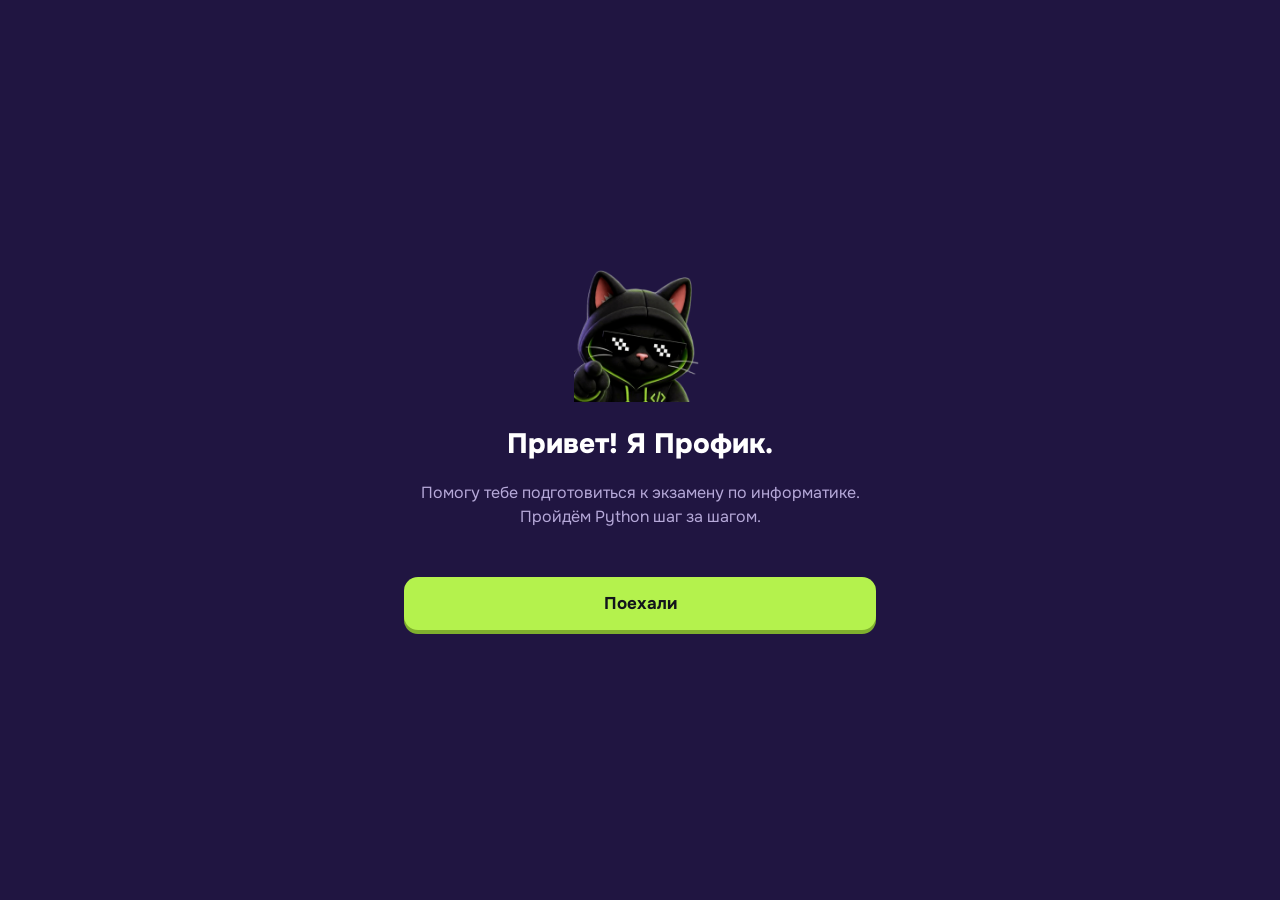
==== commit c1b27b74: "Python-курс: заменил старый маскот profik.svg на новый 3D profik-cat.png (баннер, онбординг, рост); " ====
--- a/frontend/python/index.html
+++ b/frontend/python/index.html
@@ -7,7 +7,7 @@
 <script src="https://telegram.org/js/telegram-web-app.js"></script>
 <link rel="preconnect" href="https://fonts.googleapis.com">
 <link href="https://fonts.googleapis.com/css2?family=Onest:wght@400;500;600;700;800&family=JetBrains+Mono:wght@400;500;700&display=swap" rel="stylesheet">
-<link rel="stylesheet" href="style.css">
+<link rel="stylesheet" href="style.css?v=1">
 </head>
 <body>
 <div id="app">
@@ -37,6 +37,7 @@
       <div id="daily-card" class="daily-card hidden"></div>
       <div id="projects-card" class="projects-card"></div>
       <div id="videos-card" class="videos-card"></div>
+      <div id="py-lb-card" class="py-lb-card hidden"></div>
       <div class="secondary-label">Программа подготовки</div>
       <div id="tree-units"></div>
     </div>
@@ -108,6 +109,6 @@
   </section>
 
 </div>
-<script type="module" src="src/main.js"></script>
+<script type="module" src="src/main.js?v=2"></script>
 </body>
 </html>
--- a/frontend/python/style.css
+++ b/frontend/python/style.css
@@ -680,3 +680,18 @@
 @media (prefers-reduced-motion: reduce) {
   * { animation-duration: 0.01ms !important; transition-duration: 0.01ms !important; }
 }
+
+/* Таблица лучших курса (общий тотал / за неделю) */
+.py-lb-card { background: var(--surface); border-radius: 18px; padding: 16px; margin-bottom: 14px; }
+.py-lb-card.hidden { display: none; }
+.py-lb-head { font-size: 15px; font-weight: 800; color: var(--text); margin-bottom: 12px; }
+.py-lb-tabs { display: flex; gap: 8px; margin-bottom: 10px; }
+.py-lb-tab { flex: 1; padding: 8px 6px; border-radius: 999px; border: none; cursor: pointer; font-family: inherit; font-size: 13px; font-weight: 700; background: rgba(255,255,255,0.08); color: var(--muted); }
+.py-lb-tab.active { background: #B4F24D; color: #201541; }
+.py-lb-list { display: flex; flex-direction: column; gap: 5px; }
+.py-lb-empty { text-align: center; color: var(--muted); font-size: 13px; padding: 12px; }
+.py-lb-row { display: flex; align-items: center; gap: 10px; padding: 8px 12px; border-radius: 10px; background: rgba(255,255,255,0.06); color: var(--text); }
+.py-lb-row.top { background: var(--accent-tint); }
+.py-lb-place { width: 22px; font-weight: 800; color: #B4F24D; text-align: center; }
+.py-lb-name { flex: 1; font-weight: 600; overflow: hidden; text-overflow: ellipsis; white-space: nowrap; }
+.py-lb-score { font-weight: 800; color: #B4F24D; }
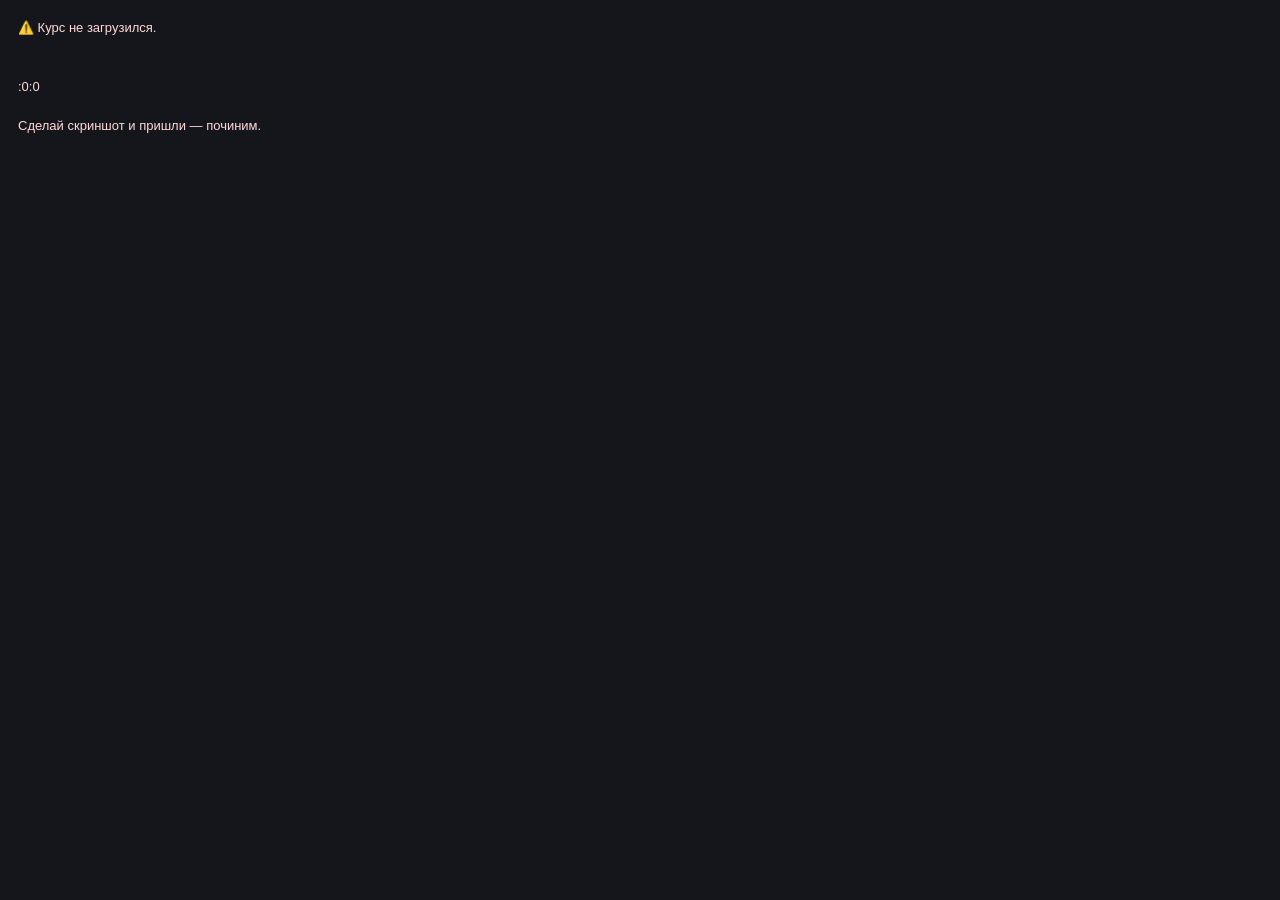
==== commit 06b32a43: "Python-курс: перехват ошибок вместо чёрного экрана (ловит падения модулей и рантайм), try/catch на с" ====
--- a/frontend/python/index.html
+++ b/frontend/python/index.html
@@ -4,6 +4,26 @@
 <meta charset="utf-8">
 <meta name="viewport" content="width=device-width, initial-scale=1, viewport-fit=cover">
 <title>Курс Python · Профик Arena</title>
+<script>
+/* Показать ошибку вместо чёрного экрана (ловит и падения модулей, и рантайм). */
+(function () {
+  function showErr(msg) {
+    if (document.getElementById('py-boot-error')) return;
+    var d = document.createElement('div');
+    d.id = 'py-boot-error';
+    d.style.cssText = 'position:fixed;inset:0;background:#15161b;color:#ffd9d9;padding:18px;font:13px/1.5 -apple-system,BlinkMacSystemFont,sans-serif;overflow:auto;z-index:99999;white-space:pre-wrap';
+    d.textContent = '⚠️ Курс не загрузился.\n\n' + msg + '\n\nСделай скриншот и пришли — починим.';
+    (document.body || document.documentElement).appendChild(d);
+  }
+  window.addEventListener('error', function (e) {
+    showErr((e.message || '') + '\n' + (e.filename || '') + ':' + (e.lineno || 0) + ':' + (e.colno || 0));
+  }, true);
+  window.addEventListener('unhandledrejection', function (e) {
+    var r = e.reason;
+    showErr('Promise: ' + ((r && (r.stack || r.message)) || r || 'unknown'));
+  });
+})();
+</script>
 <script src="https://telegram.org/js/telegram-web-app.js"></script>
 <link rel="preconnect" href="https://fonts.googleapis.com">
 <link href="https://fonts.googleapis.com/css2?family=Onest:wght@400;500;600;700;800&family=JetBrains+Mono:wght@400;500;700&display=swap" rel="stylesheet">
@@ -109,6 +129,6 @@
   </section>
 
 </div>
-<script type="module" src="src/main.js?v=2"></script>
+<script type="module" src="src/main.js?v=3"></script>
 </body>
 </html>
